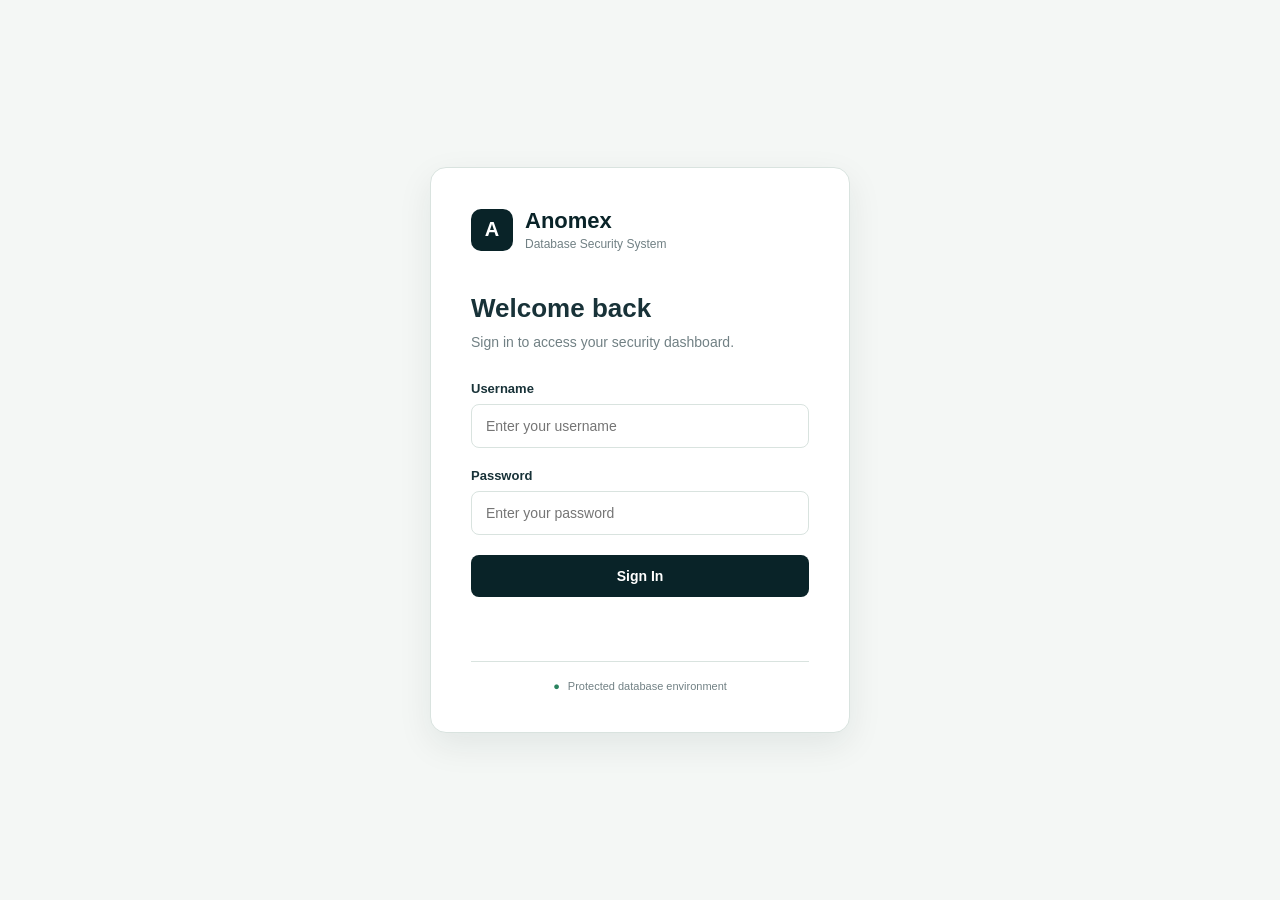
==== frontend/dashboard.html @ e244cc52 "E-to-E authentication with session management." ====
<!DOCTYPE html>
<html lang="en">

<head>

    <meta charset="UTF-8">
    <meta name="viewport" content="width=device-width, initial-scale=1.0">

    <title>Anomex | Dashboard</title>

    <link rel="stylesheet" href="css/style.css">

</head>

<body>

    <main class="dashboard">

        <header class="dashboard-header">

            <div>
                <h1>Anomex</h1>
                <p>Database Security Dashboard</p>
            </div>

            <button id="logoutButton" class="logout-button">
                Logout
            </button>

        </header>

        <section class="welcome">

            <p class="eyebrow">SECURITY CONSOLE</p>

            <h2 id="welcomeText">
                Loading...
            </h2>

            <p id="userDetails">
                Checking authentication...
            </p>

        </section>

    </main>

    <script src="js/dashboard.js"></script>

</body>

</html>
---- frontend/css/style.css ----
:root {
    --dark: #092328;
    --teal-dark: #12544F;
    --green: #2A835F;
    --green-light: #8BBB92;
    --background: #F4F7F5;
    --white: #FFFFFF;
    --text: #183238;
    --muted: #718084;
    --border: #D9E3DF;
    --error: #B94A48;
}

* {
    margin: 0;
    padding: 0;
    box-sizing: border-box;
}

body {
    min-height: 100vh;
    font-family: Arial, Helvetica, sans-serif;
    background: var(--background);
    color: var(--text);
}

.login-page {
    min-height: 100vh;

    display: flex;
    justify-content: center;
    align-items: center;

    padding: 24px;
}

.login-card {
    width: 100%;
    max-width: 420px;

    background: var(--white);

    border: 1px solid var(--border);
    border-radius: 16px;

    padding: 40px;

    box-shadow: 0 12px 35px rgba(9, 35, 40, 0.08);
}

.brand {
    display: flex;
    align-items: center;
    gap: 12px;

    margin-bottom: 42px;
}

.brand-mark {
    width: 42px;
    height: 42px;

    display: flex;
    align-items: center;
    justify-content: center;

    background: var(--dark);
    color: var(--white);

    border-radius: 10px;

    font-size: 20px;
    font-weight: 700;
}

.brand h1 {
    font-size: 22px;
    color: var(--dark);
}

.brand p {
    margin-top: 3px;

    font-size: 12px;
    color: var(--muted);
}

.login-heading {
    margin-bottom: 28px;
}

.login-heading h2 {
    font-size: 26px;
    margin-bottom: 8px;
}

.login-heading p {
    font-size: 14px;
    color: var(--muted);
    line-height: 1.5;
}

.form-group {
    margin-bottom: 20px;
}

.form-group label {
    display: block;

    margin-bottom: 8px;

    font-size: 13px;
    font-weight: 600;
}

.form-group input {
    width: 100%;

    padding: 13px 14px;

    border: 1px solid var(--border);
    border-radius: 8px;

    font-size: 14px;
    color: var(--text);

    outline: none;

    transition: border-color 0.2s, box-shadow 0.2s;
}

.form-group input:focus {
    border-color: var(--green);

    box-shadow: 0 0 0 3px rgba(42, 131, 95, 0.12);
}

button {
    width: 100%;

    padding: 13px;

    border: none;
    border-radius: 8px;

    background: var(--dark);
    color: var(--white);

    font-size: 14px;
    font-weight: 600;

    cursor: pointer;

    transition: background 0.2s;
}

button:hover {
    background: var(--teal-dark);
}

button:disabled {
    opacity: 0.65;
    cursor: not-allowed;
}

.login-message {
    min-height: 20px;

    margin-top: 14px;

    text-align: center;

    font-size: 13px;
}

.login-message.error {
    color: var(--error);
}

.login-message.success {
    color: var(--green);
}

.security-note {
    margin-top: 30px;
    padding-top: 18px;

    border-top: 1px solid var(--border);

    text-align: center;

    font-size: 11px;
    color: var(--muted);
}

.security-note span {
    color: var(--green);
    margin-right: 5px;
}

@media (max-width: 480px) {

    .login-page {
        padding: 16px;
    }

    .login-card {
        padding: 28px 22px;
    }
}

.dashboard {
    max-width: 1100px;
    margin: 0 auto;
    padding: 32px;
}

.dashboard-header {
    display: flex;
    justify-content: space-between;
    align-items: center;

    padding-bottom: 24px;
    border-bottom: 1px solid var(--border);
}

.dashboard-header h1 {
    color: var(--dark);
    font-size: 24px;
}

.dashboard-header p {
    color: var(--muted);
    font-size: 13px;
    margin-top: 4px;
}

.logout-button {
    width: auto;
    padding: 10px 18px;
}

.welcome {
    margin-top: 60px;
}

.eyebrow {
    color: var(--green);
    font-size: 11px;
    font-weight: 700;
    letter-spacing: 1.5px;
    margin-bottom: 10px;
}

.welcome h2 {
    font-size: 32px;
    color: var(--dark);
}

.welcome p:last-child {
    margin-top: 10px;
    color: var(--muted);
}
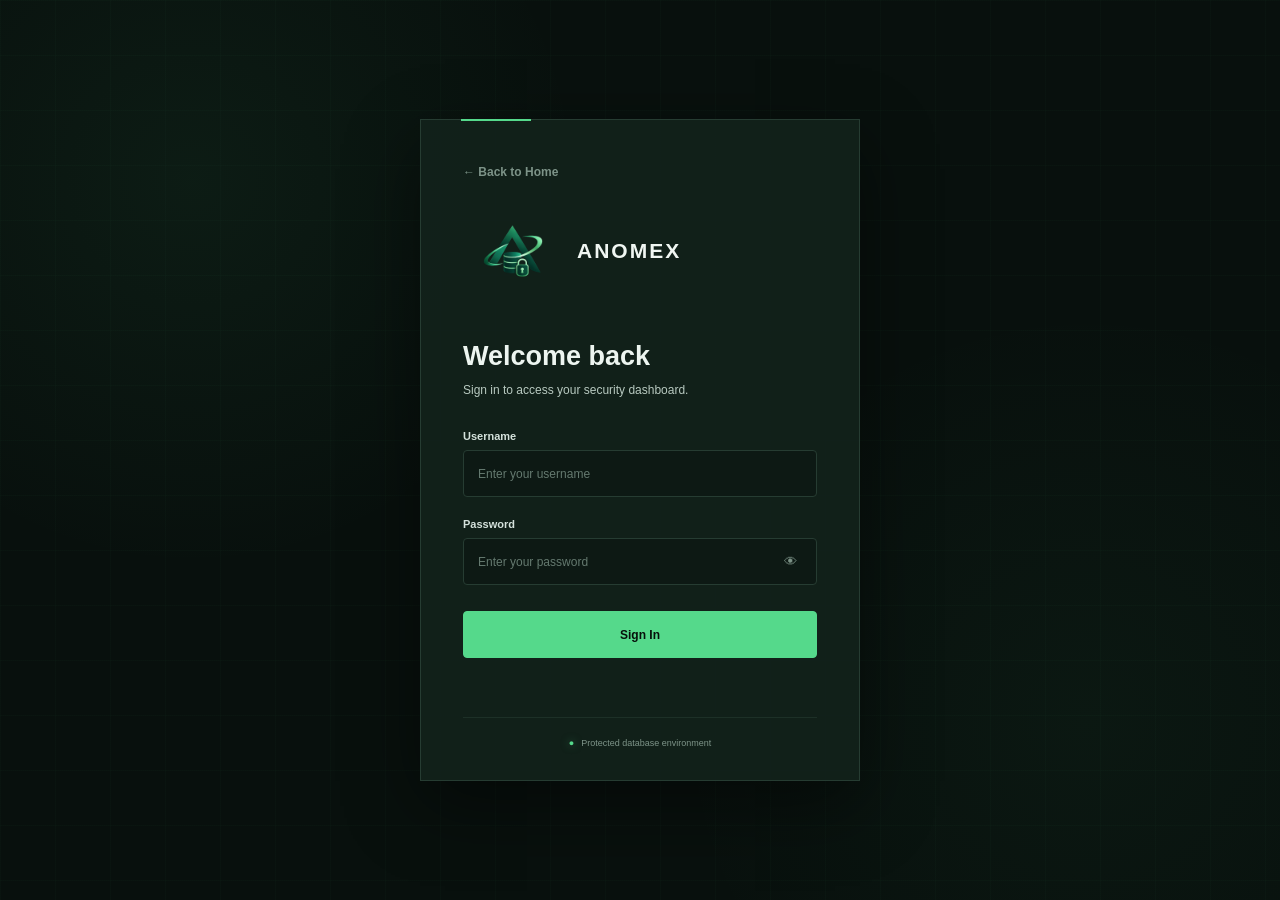
==== commit ecbc9621: "fix: align backend with actual database schema and frontend refinements." ====
--- a/frontend/dashboard.html
+++ b/frontend/dashboard.html
@@ -14,36 +14,1254 @@
 
 <body>
 
-    <main class="dashboard">
-
-        <header class="dashboard-header">
-
-            <div>
-                <h1>Anomex</h1>
-                <p>Database Security Dashboard</p>
+    <div class="app-shell">
+
+        <!-- =========================
+             SIDEBAR
+        ========================== -->
+
+        <aside class="sidebar" id="sidebar">
+
+            <div class="sidebar-brand">
+
+                <div class="sidebar-logo">
+                    <img
+                        src="../images/Anomex_logo2.png"
+                        alt="Anomex Logo"
+                    >
+                </div>
+
+                <div>
+                    <h1>ANOMEX</h1>
+                    <span>Security Console</span>
+                </div>
+
             </div>
 
-            <button id="logoutButton" class="logout-button">
-                Logout
-            </button>
-
-        </header>
-
-        <section class="welcome">
-
-            <p class="eyebrow">SECURITY CONSOLE</p>
-
-            <h2 id="welcomeText">
-                Loading...
-            </h2>
-
-            <p id="userDetails">
-                Checking authentication...
-            </p>
-
-        </section>
-
-    </main>
+
+            <nav class="sidebar-nav">
+
+                <p class="nav-label">MAIN</p>
+
+                <button
+                    class="nav-item active"
+                    data-section="overview"
+                    type="button"
+                >
+                    <span class="nav-icon">▦</span>
+                    <span>Overview</span>
+                </button>
+
+
+                <button
+                    class="nav-item"
+                    data-section="queries"
+                    type="button"
+                >
+                    <span class="nav-icon">⌕</span>
+                    <span>Query Monitoring</span>
+                </button>
+
+
+                <button
+                    class="nav-item"
+                    data-section="anomalies"
+                    type="button"
+                >
+                    <span class="nav-icon">△</span>
+                    <span>Anomaly Detection</span>
+                </button>
+
+
+                <button
+                    class="nav-item"
+                    data-section="alerts"
+                    type="button"
+                >
+                    <span class="nav-icon">!</span>
+                    <span>Security Alerts</span>
+                </button>
+
+
+                <p class="nav-label">ACCESS CONTROL</p>
+
+
+                <button
+                    class="nav-item"
+                    data-section="users"
+                    type="button"
+                >
+                    <span class="nav-icon">♙</span>
+                    <span>Users</span>
+                </button>
+
+
+                <button
+                    class="nav-item"
+                    data-section="roles"
+                    type="button"
+                >
+                    <span class="nav-icon">◈</span>
+                    <span>Roles</span>
+                </button>
+
+
+                <button
+                    class="nav-item"
+                    data-section="audit"
+                    type="button"
+                >
+                    <span class="nav-icon">▤</span>
+                    <span>Audit Logs</span>
+                </button>
+
+
+                <p class="nav-label">SYSTEM</p>
+
+
+                <button
+                    class="nav-item"
+                    data-section="settings"
+                    type="button"
+                >
+                    <span class="nav-icon">⚙</span>
+                    <span>Settings</span>
+                </button>
+
+            </nav>
+
+
+            <div class="sidebar-footer">
+
+                <div class="sidebar-user">
+
+                    <div
+                        class="user-avatar"
+                        id="sidebarAvatar"
+                    >
+                        A
+                    </div>
+
+                    <div class="sidebar-user-info">
+
+                        <strong id="sidebarUsername">
+                            Loading...
+                        </strong>
+
+                        <span id="sidebarRole">
+                            Loading...
+                        </span>
+
+                    </div>
+
+                </div>
+
+
+                <button
+                    id="logoutButton"
+                    class="sidebar-logout"
+                    type="button"
+                >
+                    Logout
+                </button>
+
+            </div>
+
+        </aside>
+
+
+        <!-- =========================
+             MAIN CONTENT
+        ========================== -->
+
+        <main class="main-content">
+
+            <header class="topbar">
+
+                <div class="topbar-left">
+
+                    <button
+                        class="mobile-menu-button"
+                        id="mobileMenuButton"
+                        type="button"
+                    >
+                        ☰
+                    </button>
+
+                    <div class="topbar-heading">
+
+                        <span class="topbar-eyebrow">
+                            SECURITY CONSOLE
+                        </span>
+
+                        <h2 id="pageTitle">
+                            Overview
+                        </h2>
+
+                    </div>
+
+                </div>
+
+
+                <div class="topbar-actions">
+
+                    <button
+                        class="icon-button"
+                        id="refreshButton"
+                        type="button"
+                        title="Refresh dashboard"
+                    >
+                        ↻
+                    </button>
+
+
+                    <button
+                        class="icon-button notification-button"
+                        id="notificationButton"
+                        type="button"
+                        title="Security alerts"
+                    >
+                        ◇
+                        <span
+                            id="notificationCount"
+                            class="notification-count"
+                        >
+                            0
+                        </span>
+                    </button>
+
+
+                    <!-- Clickable user area -->
+
+                    <button
+                        class="user-profile-button"
+                        id="userProfileButton"
+                        type="button"
+                        aria-label="Open user profile"
+                    >
+
+                        <div
+                            class="user-avatar"
+                            id="topbarAvatar"
+                        >
+                            A
+                        </div>
+
+                        <div class="topbar-user-text">
+
+                            <strong id="topbarUsername">
+                                Loading...
+                            </strong>
+
+                            <span id="topbarDepartment">
+                                Loading...
+                            </span>
+
+                        </div>
+
+                    </button>
+
+                </div>
+
+            </header>
+
+
+            <!-- =========================
+                 USER PROFILE CARD
+            ========================== -->
+
+            <div
+                class="profile-card"
+                id="profileCard"
+            >
+
+                <div class="profile-card-header">
+
+                    <div
+                        class="profile-large-avatar"
+                        id="profileAvatar"
+                    >
+                        A
+                    </div>
+
+                    <div>
+
+                        <strong id="profileUsername">
+                            Loading...
+                        </strong>
+
+                        <span id="profileRole">
+                            Loading...
+                        </span>
+
+                    </div>
+
+                </div>
+
+
+                <div class="profile-card-body">
+
+                    <div class="profile-detail">
+
+                        <span>
+                            Department
+                        </span>
+
+                        <strong id="profileDepartment">
+                            —
+                        </strong>
+
+                    </div>
+
+
+                    <div class="profile-detail">
+
+                        <span>
+                            User ID
+                        </span>
+
+                        <strong id="profileUserId">
+                            —
+                        </strong>
+
+                    </div>
+
+
+                    <div class="profile-detail">
+
+                        <span>
+                            Role
+                        </span>
+
+                        <strong id="profileRoleDetail">
+                            —
+                        </strong>
+
+                    </div>
+
+
+                    <div class="profile-detail">
+
+                        <span>
+                            Session
+                        </span>
+
+                        <strong class="profile-session-status">
+                            Active
+                        </strong>
+
+                    </div>
+
+                </div>
+
+
+                <button
+                    class="profile-logout-button"
+                    id="profileLogoutButton"
+                    type="button"
+                >
+                    Logout
+                </button>
+
+            </div>
+
+
+            <!-- =========================
+                 PAGE CONTENT
+            ========================== -->
+
+            <div class="content-area">
+
+
+                <!-- OVERVIEW -->
+
+                <section
+                    class="dashboard-section active"
+                    id="section-overview"
+                >
+
+                    <div class="section-intro">
+
+                        <div>
+
+                            <h3>
+                                Security Overview
+                            </h3>
+
+                            <p>
+                                Monitor database activity,
+                                access behavior and detected anomalies.
+                            </p>
+
+                        </div>
+
+                        <div class="status-indicator">
+
+                            <span></span>
+
+                            System Active
+
+                        </div>
+
+                    </div>
+
+
+                    <!-- KPI CARDS -->
+
+                    <div class="kpi-grid">
+
+                        <article class="kpi-card">
+
+                            <div class="kpi-header">
+                                <span>Total Queries</span>
+                                <span class="kpi-icon">⌕</span>
+                            </div>
+
+                            <strong id="totalQueries">
+                                —
+                            </strong>
+
+                            <small>
+                                Recorded query activity
+                            </small>
+
+                        </article>
+
+
+                        <article class="kpi-card">
+
+                            <div class="kpi-header">
+                                <span>Anomalies</span>
+                                <span class="kpi-icon warning">△</span>
+                            </div>
+
+                            <strong id="totalAnomalies">
+                                —
+                            </strong>
+
+                            <small>
+                                Detected by ML analysis
+                            </small>
+
+                        </article>
+
+
+                        <article class="kpi-card">
+
+                            <div class="kpi-header">
+                                <span>Security Alerts</span>
+                                <span class="kpi-icon alert">!</span>
+                            </div>
+
+                            <strong id="totalAlerts">
+                                —
+                            </strong>
+
+                            <small>
+                                Unacknowledged alerts
+                            </small>
+
+                        </article>
+
+
+                        <article class="kpi-card">
+
+                            <div class="kpi-header">
+                                <span>Users</span>
+                                <span class="kpi-icon">♙</span>
+                            </div>
+
+                            <strong id="totalUsers">
+                                —
+                            </strong>
+
+                            <small>
+                                Registered database users
+                            </small>
+
+                        </article>
+
+                    </div>
+
+
+                    <!-- QUERY ACTIVITY + CONTROLS -->
+
+                    <div class="dashboard-grid">
+
+                        <article class="panel large-panel">
+
+                            <div class="panel-header">
+
+                                <div>
+
+                                    <h3>
+                                        Query Activity
+                                    </h3>
+
+                                    <p>
+                                        Recent database query activity
+                                    </p>
+
+                                </div>
+
+                                <button
+                                    class="panel-action"
+                                    data-section-target="queries"
+                                    type="button"
+                                >
+                                    View all
+                                </button>
+
+                            </div>
+
+
+                            <div class="activity-summary">
+
+                                <div class="activity-stat">
+
+                                    <span class="activity-dot success"></span>
+
+                                    <div>
+
+                                        <strong id="successfulQueries">
+                                            —
+                                        </strong>
+
+                                        <small>
+                                            Successful
+                                        </small>
+
+                                    </div>
+
+                                </div>
+
+
+                                <div class="activity-stat">
+
+                                    <span class="activity-dot failure"></span>
+
+                                    <div>
+
+                                        <strong id="failedQueries">
+                                            —
+                                        </strong>
+
+                                        <small>
+                                            Failed
+                                        </small>
+
+                                    </div>
+
+                                </div>
+
+
+                                <div class="activity-stat">
+
+                                    <span class="activity-dot blocked"></span>
+
+                                    <div>
+
+                                        <strong id="blockedQueries">
+                                            —
+                                        </strong>
+
+                                        <small>
+                                            Blocked
+                                        </small>
+
+                                    </div>
+
+                                </div>
+
+                            </div>
+
+
+                            <div class="table-wrapper">
+
+                                <table>
+
+                                    <thead>
+
+                                        <tr>
+                                            <th>Query</th>
+                                            <th>Resource</th>
+                                            <th>Status</th>
+                                            <th>Time</th>
+                                        </tr>
+
+                                    </thead>
+
+
+                                    <tbody id="overviewQueryTable">
+
+                                        <tr>
+
+                                            <td
+                                                colspan="4"
+                                                class="table-empty"
+                                            >
+                                                Loading query activity...
+                                            </td>
+
+                                        </tr>
+
+                                    </tbody>
+
+                                </table>
+
+                            </div>
+
+                        </article>
+
+
+                        <article class="panel security-panel">
+
+                            <div class="panel-header">
+
+                                <div>
+
+                                    <h3>
+                                        Security Controls
+                                    </h3>
+
+                                    <p>
+                                        Current system state
+                                    </p>
+
+                                </div>
+
+                            </div>
+
+
+                            <div class="control-list">
+
+                                <div class="control-item">
+
+                                    <div>
+
+                                        <strong>
+                                            Authentication
+                                        </strong>
+
+                                        <span>
+                                            Session authentication active
+                                        </span>
+
+                                    </div>
+
+                                    <span class="control-status">
+                                        Active
+                                    </span>
+
+                                </div>
+
+
+                                <div class="control-item">
+
+                                    <div>
+
+                                        <strong>
+                                            Anomaly Detection
+                                        </strong>
+
+                                        <span>
+                                            Isolation Forest analysis
+                                        </span>
+
+                                    </div>
+
+                                    <span class="control-status">
+                                        Active
+                                    </span>
+
+                                </div>
+
+
+                                <div class="control-item">
+
+                                    <div>
+
+                                        <strong>
+                                            Query Monitoring
+                                        </strong>
+
+                                        <span>
+                                            Database activity logging
+                                        </span>
+
+                                    </div>
+
+                                    <span class="control-status">
+                                        Active
+                                    </span>
+
+                                </div>
+
+                            </div>
+
+                        </article>
+
+                    </div>
+
+
+                    <!-- RECENT DATA -->
+
+                    <div class="dashboard-grid">
+
+                        <article class="panel">
+
+                            <div class="panel-header">
+
+                                <div>
+
+                                    <h3>
+                                        Recent Anomalies
+                                    </h3>
+
+                                    <p>
+                                        Latest detected behavioral anomalies
+                                    </p>
+
+                                </div>
+
+                                <button
+                                    class="panel-action"
+                                    data-section-target="anomalies"
+                                    type="button"
+                                >
+                                    View all
+                                </button>
+
+                            </div>
+
+
+                            <div
+                                id="recentAnomalies"
+                                class="anomaly-list"
+                            >
+
+                                <div class="loading-state">
+                                    Loading anomalies...
+                                </div>
+
+                            </div>
+
+                        </article>
+
+
+                        <article class="panel">
+
+                            <div class="panel-header">
+
+                                <div>
+
+                                    <h3>
+                                        Recent Query Activity
+                                    </h3>
+
+                                    <p>
+                                        Latest recorded queries
+                                    </p>
+
+                                </div>
+
+                                <button
+                                    class="panel-action"
+                                    data-section-target="queries"
+                                    type="button"
+                                >
+                                    View all
+                                </button>
+
+                            </div>
+
+
+                            <div
+                                id="recentQueries"
+                                class="recent-query-list"
+                            >
+
+                                <div class="loading-state">
+                                    Loading queries...
+                                </div>
+
+                            </div>
+
+                        </article>
+
+                    </div>
+
+                </section>
+
+
+                <!-- QUERY MONITORING -->
+
+                <section
+                    class="dashboard-section"
+                    id="section-queries"
+                >
+
+                    <div class="section-intro">
+
+                        <div>
+
+                            <h3>
+                                Query Monitoring
+                            </h3>
+
+                            <p>
+                                Review recorded database query activity.
+                            </p>
+
+                        </div>
+
+                    </div>
+
+
+                    <article class="panel">
+
+                        <div class="table-wrapper">
+
+                            <table>
+
+                                <thead>
+
+                                    <tr>
+                                        <th>ID</th>
+                                        <th>User</th>
+                                        <th>Query</th>
+                                        <th>Resource</th>
+                                        <th>Execution</th>
+                                        <th>Status</th>
+                                        <th>Timestamp</th>
+                                    </tr>
+
+                                </thead>
+
+
+                                <tbody id="queryTable">
+
+                                    <tr>
+
+                                        <td
+                                            colspan="7"
+                                            class="table-empty"
+                                        >
+                                            Loading query logs...
+                                        </td>
+
+                                    </tr>
+
+                                </tbody>
+
+                            </table>
+
+                        </div>
+
+                    </article>
+
+                </section>
+
+
+                <!-- ANOMALY DETECTION -->
+
+                <section
+                    class="dashboard-section"
+                    id="section-anomalies"
+                >
+
+                    <div class="section-intro">
+
+                        <div>
+
+                            <h3>
+                                Anomaly Detection
+                            </h3>
+
+                            <p>
+                                Machine-learning detections generated
+                                from query behavior.
+                            </p>
+
+                        </div>
+
+                    </div>
+
+
+                    <article class="panel">
+
+                        <div class="table-wrapper">
+
+                            <table>
+
+                                <thead>
+
+                                    <tr>
+                                        <th>Alert</th>
+                                        <th>Log ID</th>
+                                        <th>Type</th>
+                                        <th>Severity</th>
+                                        <th>Score</th>
+                                        <th>Description</th>
+                                        <th>Detected</th>
+                                    </tr>
+
+                                </thead>
+
+
+                                <tbody id="anomalyTable">
+
+                                    <tr>
+
+                                        <td
+                                            colspan="7"
+                                            class="table-empty"
+                                        >
+                                            Loading anomaly alerts...
+                                        </td>
+
+                                    </tr>
+
+                                </tbody>
+
+                            </table>
+
+                        </div>
+
+                    </article>
+
+                </section>
+
+
+                <!-- SECURITY ALERTS -->
+
+                <section
+                    class="dashboard-section"
+                    id="section-alerts"
+                >
+
+                    <div class="section-intro">
+
+                        <div>
+
+                            <h3>
+                                Security Alerts
+                            </h3>
+
+                            <p>
+                                Review detected security events
+                                and their severity.
+                            </p>
+
+                        </div>
+
+                    </div>
+
+
+                    <article class="panel">
+
+                        <div
+                            id="alertList"
+                            class="alert-list"
+                        >
+
+                            <div class="loading-state">
+                                Loading security alerts...
+                            </div>
+
+                        </div>
+
+                    </article>
+
+                </section>
+
+
+                <!-- USERS -->
+
+                <section
+                    class="dashboard-section"
+                    id="section-users"
+                >
+
+                    <div class="section-intro">
+
+                        <div>
+
+                            <h3>
+                                Users
+                            </h3>
+
+                            <p>
+                                Registered users and access information.
+                            </p>
+
+                        </div>
+
+                    </div>
+
+
+                    <article class="panel">
+
+                        <div class="table-wrapper">
+
+                            <table>
+
+                                <thead>
+
+                                    <tr>
+                                        <th>ID</th>
+                                        <th>Username</th>
+                                        <th>Department</th>
+                                        <th>Status</th>
+                                        <th>Role</th>
+                                    </tr>
+
+                                </thead>
+
+
+                                <tbody id="userTable">
+
+                                    <tr>
+
+                                        <td
+                                            colspan="5"
+                                            class="table-empty"
+                                        >
+                                            Loading users...
+                                        </td>
+
+                                    </tr>
+
+                                </tbody>
+
+                            </table>
+
+                        </div>
+
+                    </article>
+
+                </section>
+
+
+                <!-- ROLES -->
+
+                <section
+                    class="dashboard-section"
+                    id="section-roles"
+                >
+
+                    <div class="section-intro">
+
+                        <div>
+
+                            <h3>
+                                Roles
+                            </h3>
+
+                            <p>
+                                Database roles and their permission levels.
+                            </p>
+
+                        </div>
+
+                    </div>
+
+
+                    <article class="panel">
+
+                        <div class="table-wrapper">
+
+                            <table>
+
+                                <thead>
+
+                                    <tr>
+                                        <th>ID</th>
+                                        <th>Role</th>
+                                        <th>Permission Level</th>
+                                    </tr>
+
+                                </thead>
+
+
+                                <tbody id="roleTable">
+
+                                    <tr>
+
+                                        <td
+                                            colspan="3"
+                                            class="table-empty"
+                                        >
+                                            Loading roles...
+                                        </td>
+
+                                    </tr>
+
+                                </tbody>
+
+                            </table>
+
+                        </div>
+
+                    </article>
+
+                </section>
+
+
+                <!-- AUDIT LOGS -->
+
+                <section
+                    class="dashboard-section"
+                    id="section-audit"
+                >
+
+                    <div class="section-intro">
+
+                        <div>
+
+                            <h3>
+                                Audit Logs
+                            </h3>
+
+                            <p>
+                                Audit-log storage is not currently
+                                present in the database schema.
+                            </p>
+
+                        </div>
+
+                    </div>
+
+
+                    <article class="panel empty-panel">
+
+                        <div class="empty-icon">
+                            ▤
+                        </div>
+
+                        <h3>
+                            Audit Logs Not Available
+                        </h3>
+
+                        <p>
+                            The current Anomex database does not contain
+                            an <code>audit_log</code> table.
+                            Query activity is recorded in
+                            <code>query_logs</code>, while detected
+                            security events are stored in
+                            <code>anomaly_alerts</code>.
+                        </p>
+
+                    </article>
+
+                </section>
+
+
+                <!-- SETTINGS -->
+
+                <section
+                    class="dashboard-section"
+                    id="section-settings"
+                >
+
+                    <div class="section-intro">
+
+                        <div>
+
+                            <h3>
+                                Settings
+                            </h3>
+
+                            <p>
+                                Application configuration and system information.
+                            </p>
+
+                        </div>
+
+                    </div>
+
+
+                    <article class="panel settings-panel">
+
+                        <div class="setting-row">
+
+                            <div>
+
+                                <strong>
+                                    Application
+                                </strong>
+
+                                <span>
+                                    Anomex Intelligent Database
+                                    Security System
+                                </span>
+
+                            </div>
+
+                            <span class="setting-value">
+                                Active
+                            </span>
+
+                        </div>
+
+
+                        <div class="setting-row">
+
+                            <div>
+
+                                <strong>
+                                    Detection Engine
+                                </strong>
+
+                                <span>
+                                    Isolation Forest
+                                </span>
+
+                            </div>
+
+                            <span class="setting-value">
+                                ML
+                            </span>
+
+                        </div>
+
+
+                        <div class="setting-row">
+
+                            <div>
+
+                                <strong>
+                                    Database
+                                </strong>
+
+                                <span>
+                                    MySQL — access_control_db
+                                </span>
+
+                            </div>
+
+                            <span class="setting-value">
+                                Connected
+                            </span>
+
+                        </div>
+
+                    </article>
+
+                </section>
+
+            </div>
+
+        </main>
+
+    </div>
+
+
+    <div
+        class="mobile-overlay"
+        id="mobileOverlay"
+    ></div>
+
 
     <script src="js/dashboard.js"></script>
 
--- a/frontend/css/style.css
+++ b/frontend/css/style.css
@@ -3,13 +3,25 @@
     --teal-dark: #12544F;
     --green: #2A835F;
     --green-light: #8BBB92;
+
     --background: #F4F7F5;
     --white: #FFFFFF;
+
     --text: #183238;
     --muted: #718084;
+
     --border: #D9E3DF;
+
     --error: #B94A48;
-}
+
+    --success-bg: #E8F5EE;
+    --warning-bg: #F7F1DF;
+    --danger-bg: #F9E8E7;
+}
+
+/* =============================
+   Global
+============================= */
 
 * {
     margin: 0;
@@ -24,27 +36,34 @@
     color: var(--text);
 }
 
+button,
+input {
+    font: inherit;
+}
+
+button {
+    cursor: pointer;
+}
+
+/* =============================
+   LOGIN
+============================= */
+
 .login-page {
     min-height: 100vh;
-
     display: flex;
     justify-content: center;
     align-items: center;
-
     padding: 24px;
 }
 
 .login-card {
     width: 100%;
     max-width: 420px;
-
     background: var(--white);
-
     border: 1px solid var(--border);
     border-radius: 16px;
-
     padding: 40px;
-
     box-shadow: 0 12px 35px rgba(9, 35, 40, 0.08);
 }
 
@@ -52,25 +71,27 @@
     display: flex;
     align-items: center;
     gap: 12px;
-
     margin-bottom: 42px;
 }
 
 .brand-mark {
     width: 42px;
     height: 42px;
-
     display: flex;
     align-items: center;
     justify-content: center;
-
     background: var(--dark);
     color: var(--white);
-
     border-radius: 10px;
-
     font-size: 20px;
     font-weight: 700;
+    overflow: hidden;
+}
+
+.brand-mark img {
+    width: 100%;
+    height: 100%;
+    object-fit: contain;
 }
 
 .brand h1 {
@@ -80,7 +101,6 @@
 
 .brand p {
     margin-top: 3px;
-
     font-size: 12px;
     color: var(--muted);
 }
@@ -106,70 +126,92 @@
 
 .form-group label {
     display: block;
-
     margin-bottom: 8px;
-
     font-size: 13px;
     font-weight: 600;
 }
 
 .form-group input {
     width: 100%;
-
     padding: 13px 14px;
-
     border: 1px solid var(--border);
     border-radius: 8px;
-
     font-size: 14px;
     color: var(--text);
-
     outline: none;
-
     transition: border-color 0.2s, box-shadow 0.2s;
 }
 
 .form-group input:focus {
     border-color: var(--green);
-
     box-shadow: 0 0 0 3px rgba(42, 131, 95, 0.12);
 }
 
-button {
+.password-wrapper {
+    position: relative;
+}
+
+.password-wrapper input {
+    padding-right: 48px;
+}
+
+.password-toggle {
+    position: absolute;
+    right: 8px;
+    top: 50%;
+    transform: translateY(-50%);
+
+    width: 34px;
+    height: 34px;
+
+    padding: 0;
+
+    background: transparent;
+    color: var(--muted);
+
+    border: none;
+}
+
+.password-toggle:hover {
+    background: transparent;
+    color: var(--dark);
+}
+
+.password-toggle svg {
+    width: 19px;
+    height: 19px;
+    fill: none;
+    stroke: currentColor;
+    stroke-width: 1.8;
+    stroke-linecap: round;
+    stroke-linejoin: round;
+}
+
+#loginButton {
     width: 100%;
-
     padding: 13px;
-
     border: none;
     border-radius: 8px;
-
     background: var(--dark);
     color: var(--white);
-
     font-size: 14px;
     font-weight: 600;
-
-    cursor: pointer;
-
     transition: background 0.2s;
 }
 
-button:hover {
+#loginButton:hover {
     background: var(--teal-dark);
 }
 
-button:disabled {
+#loginButton:disabled {
     opacity: 0.65;
     cursor: not-allowed;
 }
 
 .login-message {
     min-height: 20px;
-
     margin-top: 14px;
-
     text-align: center;
-
     font-size: 13px;
 }
 
@@ -184,11 +226,8 @@
 .security-note {
     margin-top: 30px;
     padding-top: 18px;
-
     border-top: 1px solid var(--border);
-
     text-align: center;
-
     font-size: 11px;
     color: var(--muted);
 }
@@ -198,66 +237,1681 @@
     margin-right: 5px;
 }
 
-@media (max-width: 480px) {
-
-    .login-page {
-        padding: 16px;
-    }
-
-    .login-card {
-        padding: 28px 22px;
-    }
-}
-
-.dashboard {
-    max-width: 1100px;
-    margin: 0 auto;
-    padding: 32px;
-}
-
-.dashboard-header {
-    display: flex;
+/* =============================
+   DASHBOARD
+============================= */
+
+.app-shell {
+    min-height: 100vh;
+    display: flex;
+}
+
+
+/* =============================
+   SIDEBAR
+============================= */
+
+.sidebar {
+    position: fixed;
+    top: 0;
+    left: 0;
+    bottom: 0;
+
+    width: 250px;
+
+    display: flex;
+    flex-direction: column;
+
+    background: var(--dark);
+    color: var(--white);
+
+    z-index: 100;
+}
+
+
+.sidebar-brand {
+    display: flex;
+    align-items: center;
+    gap: 12px;
+
+    padding: 24px 20px;
+
+    border-bottom: 1px solid rgba(255, 255, 255, 0.08);
+}
+
+
+.sidebar-logo {
+    width: 40px;
+    height: 40px;
+
+    display: flex;
+    align-items: center;
+    justify-content: center;
+
+    background: var(--white);
+
+    border-radius: 9px;
+
+    overflow: hidden;
+}
+
+
+.sidebar-logo img {
+    width: 100%;
+    height: 100%;
+
+    object-fit: contain;
+}
+
+
+.sidebar-brand h1 {
+    font-size: 18px;
+    letter-spacing: 0.5px;
+}
+
+
+.sidebar-brand span {
+    display: block;
+
+    margin-top: 3px;
+
+    color: #A8BCBE;
+
+    font-size: 10px;
+}
+
+
+/* Navigation */
+
+.sidebar-nav {
+    flex: 1;
+
+    padding: 20px 12px;
+
+    overflow-y: auto;
+}
+
+
+.nav-label {
+    margin: 18px 10px 8px;
+
+    color: #759295;
+
+    font-size: 9px;
+    font-weight: 700;
+
+    letter-spacing: 1.4px;
+}
+
+
+.nav-label:first-child {
+    margin-top: 0;
+}
+
+
+.nav-item {
+    width: 100%;
+
+    display: flex;
+    align-items: center;
+
+    gap: 11px;
+
+    padding: 11px 12px;
+    margin-bottom: 3px;
+
+    border: none;
+    border-radius: 7px;
+
+    background: transparent;
+
+    color: #B9C8CA;
+
+    text-align: left;
+
+    font-size: 13px;
+
+    transition:
+        background 0.2s,
+        color 0.2s;
+}
+
+
+.nav-item:hover {
+    background: rgba(255, 255, 255, 0.06);
+    color: var(--white);
+}
+
+
+.nav-item.active {
+    background: var(--teal-dark);
+    color: var(--white);
+}
+
+
+.nav-icon {
+    width: 20px;
+
+    display: inline-flex;
+    justify-content: center;
+
+    font-size: 15px;
+}
+
+
+/* Sidebar footer */
+
+.sidebar-footer {
+    padding: 15px 14px;
+
+    border-top: 1px solid rgba(255, 255, 255, 0.08);
+}
+
+
+.sidebar-user {
+    display: flex;
+    align-items: center;
+
+    gap: 10px;
+
+    margin-bottom: 12px;
+}
+
+
+.user-avatar {
+    width: 34px;
+    height: 34px;
+
+    display: flex;
+    align-items: center;
+    justify-content: center;
+
+    flex-shrink: 0;
+
+    border-radius: 50%;
+
+    background: var(--green);
+
+    color: var(--white);
+
+    font-size: 13px;
+    font-weight: 700;
+}
+
+
+.sidebar-user-info {
+    min-width: 0;
+}
+
+
+.sidebar-user-info strong {
+    display: block;
+
+    overflow: hidden;
+
+    text-overflow: ellipsis;
+    white-space: nowrap;
+
+    font-size: 12px;
+}
+
+
+.sidebar-user-info span {
+    display: block;
+
+    margin-top: 3px;
+
+    color: #8EA5A8;
+
+    font-size: 10px;
+}
+
+
+.sidebar-logout {
+    width: 100%;
+
+    padding: 9px;
+
+    border: 1px solid rgba(255, 255, 255, 0.12);
+
+    border-radius: 7px;
+
+    background: transparent;
+
+    color: #B9C8CA;
+
+    font-size: 12px;
+}
+
+
+.sidebar-logout:hover {
+    background: rgba(255, 255, 255, 0.07);
+    color: var(--white);
+}
+
+
+/* =============================
+   MAIN
+============================= */
+
+.main-content {
+    width: calc(100% - 250px);
+
+    margin-left: 250px;
+
+    min-height: 100vh;
+}
+
+
+/* =============================
+   TOPBAR
+============================= */
+
+.topbar {
+    min-height: 82px;
+
+    display: flex;
+    align-items: center;
     justify-content: space-between;
-    align-items: center;
-
-    padding-bottom: 24px;
+
+    padding: 16px 30px;
+
+    background: var(--white);
+
     border-bottom: 1px solid var(--border);
 }
 
-.dashboard-header h1 {
+
+.topbar-left {
+    display: flex;
+    align-items: center;
+}
+
+
+.topbar-eyebrow {
+    display: block;
+
+    margin-bottom: 4px;
+
+    color: var(--green);
+
+    font-size: 9px;
+    font-weight: 700;
+
+    letter-spacing: 1.3px;
+}
+
+
+.topbar-heading h2 {
     color: var(--dark);
-    font-size: 24px;
-}
-
-.dashboard-header p {
-    color: var(--muted);
+
+    font-size: 20px;
+}
+
+
+.topbar-actions {
+    display: flex;
+    align-items: center;
+
+    gap: 9px;
+}
+
+
+/* Refresh + notification */
+
+.icon-button {
+    position: relative;
+
+    width: 36px;
+    height: 36px;
+
+    display: flex;
+    align-items: center;
+    justify-content: center;
+
+    border: 1px solid var(--border);
+
+    border-radius: 7px;
+
+    background: var(--white);
+
+    color: var(--text);
+
+    font-size: 16px;
+}
+
+
+.icon-button:hover {
+    background: var(--background);
+}
+
+
+.notification-count {
+    position: absolute;
+
+    top: -4px;
+    right: -4px;
+
+    min-width: 16px;
+    height: 16px;
+
+    display: flex;
+    align-items: center;
+    justify-content: center;
+
+    border-radius: 50%;
+
+    background: var(--error);
+
+    color: var(--white);
+
+    font-size: 9px;
+    font-weight: 700;
+}
+
+
+/* =============================
+   CLICKABLE USER AREA
+============================= */
+
+.user-profile-button {
+    display: flex;
+    align-items: center;
+
+    gap: 9px;
+
+    padding: 4px;
+
+    border: none;
+
+    border-radius: 8px;
+
+    background: transparent;
+
+    color: var(--text);
+
+    text-align: left;
+}
+
+
+.user-profile-button:hover {
+    background: var(--background);
+}
+
+
+.topbar-user-text {
+    min-width: 90px;
+}
+
+
+.topbar-user-text strong {
+    display: block;
+
+    font-size: 12px;
+}
+
+
+.topbar-user-text span {
+    display: block;
+
+    margin-top: 2px;
+
+    color: var(--muted);
+
+    font-size: 10px;
+}
+
+
+/* =============================
+   USER PROFILE CARD
+============================= */
+
+.profile-card {
+    position: fixed;
+
+    top: 72px;
+    right: 30px;
+
+    width: 285px;
+
+    background: var(--white);
+
+    border: 1px solid var(--border);
+
+    border-radius: 10px;
+
+    box-shadow:
+        0 12px 30px rgba(9, 35, 40, 0.14);
+
+    z-index: 200;
+
+    opacity: 0;
+    visibility: hidden;
+
+    transform: translateY(-6px);
+
+    transition:
+        opacity 0.15s ease,
+        transform 0.15s ease,
+        visibility 0.15s ease;
+}
+
+
+.profile-card.open {
+    opacity: 1;
+
+    visibility: visible;
+
+    transform: translateY(0);
+}
+
+
+.profile-card-header {
+    display: flex;
+    align-items: center;
+
+    gap: 12px;
+
+    padding: 17px;
+
+    border-bottom: 1px solid var(--border);
+}
+
+
+.profile-large-avatar {
+    width: 42px;
+    height: 42px;
+
+    display: flex;
+    align-items: center;
+    justify-content: center;
+
+    flex-shrink: 0;
+
+    border-radius: 50%;
+
+    background: var(--green);
+
+    color: var(--white);
+
+    font-size: 15px;
+    font-weight: 700;
+}
+
+
+.profile-card-header strong {
+    display: block;
+
+    color: var(--dark);
+
     font-size: 13px;
+}
+
+
+.profile-card-header span {
+    display: block;
+
     margin-top: 4px;
-}
-
-.logout-button {
+
+    color: var(--muted);
+
+    font-size: 10px;
+}
+
+
+.profile-card-body {
+    padding: 6px 17px;
+}
+
+
+.profile-detail {
+    display: flex;
+    align-items: center;
+    justify-content: space-between;
+
+    gap: 15px;
+
+    padding: 11px 0;
+
+    border-bottom: 1px solid #EEF2F0;
+}
+
+
+.profile-detail:last-child {
+    border-bottom: none;
+}
+
+
+.profile-detail span {
+    color: var(--muted);
+
+    font-size: 10px;
+}
+
+
+.profile-detail strong {
+    color: var(--text);
+
+    font-size: 10px;
+
+    text-align: right;
+}
+
+
+.profile-session-status {
+    color: var(--green) !important;
+}
+
+
+.profile-logout-button {
+    width: calc(100% - 34px);
+
+    margin: 11px 17px 15px;
+
+    padding: 9px;
+
+    border: 1px solid var(--border);
+
+    border-radius: 7px;
+
+    background: var(--white);
+
+    color: var(--error);
+
+    font-size: 11px;
+
+    font-weight: 600;
+}
+
+
+.profile-logout-button:hover {
+    background: #F9E8E7;
+}
+
+
+/* =============================
+   CONTENT
+============================= */
+
+.content-area {
+    padding: 28px 30px 40px;
+}
+
+
+.dashboard-section {
+    display: none;
+}
+
+
+.dashboard-section.active {
+    display: block;
+}
+
+
+.section-intro {
+    display: flex;
+    align-items: center;
+    justify-content: space-between;
+
+    margin-bottom: 22px;
+}
+
+
+.section-intro h3 {
+    color: var(--dark);
+
+    font-size: 19px;
+}
+
+
+.section-intro p {
+    margin-top: 5px;
+
+    color: var(--muted);
+
+    font-size: 12px;
+}
+
+
+.status-indicator {
+    display: flex;
+    align-items: center;
+
+    gap: 7px;
+
+    padding: 7px 10px;
+
+    border: 1px solid var(--border);
+
+    border-radius: 7px;
+
+    background: var(--white);
+
+    color: var(--muted);
+
+    font-size: 11px;
+}
+
+
+.status-indicator span {
+    width: 7px;
+    height: 7px;
+
+    border-radius: 50%;
+
+    background: var(--green);
+}
+
+
+/* =============================
+   KPI
+============================= */
+
+.kpi-grid {
+    display: grid;
+
+    grid-template-columns:
+        repeat(4, 1fr);
+
+    gap: 15px;
+
+    margin-bottom: 20px;
+}
+
+
+.kpi-card {
+    padding: 18px;
+
+    background: var(--white);
+
+    border: 1px solid var(--border);
+
+    border-radius: 10px;
+}
+
+
+.kpi-header {
+    display: flex;
+    align-items: center;
+    justify-content: space-between;
+
+    color: var(--muted);
+
+    font-size: 11px;
+}
+
+
+.kpi-icon {
+    width: 28px;
+    height: 28px;
+
+    display: flex;
+    align-items: center;
+    justify-content: center;
+
+    border-radius: 7px;
+
+    background: #EAF3EF;
+
+    color: var(--green);
+
+    font-size: 13px;
+}
+
+
+.kpi-icon.warning {
+    background: #F7F1DF;
+}
+
+
+.kpi-icon.alert {
+    background: #F9E8E7;
+
+    color: var(--error);
+}
+
+
+.kpi-card > strong {
+    display: block;
+
+    margin-top: 12px;
+
+    color: var(--dark);
+
+    font-size: 26px;
+}
+
+
+.kpi-card small {
+    display: block;
+
+    margin-top: 4px;
+
+    color: var(--muted);
+
+    font-size: 10px;
+}
+
+
+/* =============================
+   PANELS
+============================= */
+
+.dashboard-grid {
+    display: grid;
+
+    grid-template-columns:
+        minmax(0, 1.7fr)
+        minmax(280px, 1fr);
+
+    gap: 18px;
+
+    margin-bottom: 18px;
+}
+
+
+.panel {
+    min-width: 0;
+
+    background: var(--white);
+
+    border: 1px solid var(--border);
+
+    border-radius: 10px;
+
+    overflow: hidden;
+}
+
+
+.panel-header {
+    display: flex;
+    align-items: center;
+    justify-content: space-between;
+
+    padding: 17px 18px;
+
+    border-bottom: 1px solid var(--border);
+}
+
+
+.panel-header h3 {
+    color: var(--dark);
+
+    font-size: 14px;
+}
+
+
+.panel-header p {
+    margin-top: 4px;
+
+    color: var(--muted);
+
+    font-size: 10px;
+}
+
+
+.panel-action {
     width: auto;
-    padding: 10px 18px;
-}
-
-.welcome {
-    margin-top: 60px;
-}
-
-.eyebrow {
+
+    padding: 6px 9px;
+
+    border: none;
+
+    background: transparent;
+
     color: var(--green);
+
     font-size: 11px;
+    font-weight: 600;
+}
+
+
+.panel-action:hover {
+    color: var(--teal-dark);
+}
+
+
+/* =============================
+   ACTIVITY
+============================= */
+
+.activity-summary {
+    display: grid;
+
+    grid-template-columns:
+        repeat(3, 1fr);
+
+    padding: 15px 18px;
+
+    border-bottom: 1px solid var(--border);
+}
+
+
+.activity-stat {
+    display: flex;
+    align-items: center;
+
+    gap: 8px;
+}
+
+
+.activity-stat + .activity-stat {
+    padding-left: 15px;
+
+    border-left: 1px solid var(--border);
+}
+
+
+.activity-dot {
+    width: 7px;
+    height: 7px;
+
+    border-radius: 50%;
+
+    background: var(--green);
+}
+
+
+.activity-dot.failure {
+    background: var(--error);
+}
+
+
+.activity-dot.blocked {
+    background: #A88334;
+}
+
+
+.activity-stat strong {
+    display: block;
+
+    color: var(--dark);
+
+    font-size: 15px;
+}
+
+
+.activity-stat small {
+    display: block;
+
+    margin-top: 2px;
+
+    color: var(--muted);
+
+    font-size: 9px;
+}
+
+
+/* =============================
+   TABLE
+============================= */
+
+.table-wrapper {
+    width: 100%;
+
+    overflow-x: auto;
+}
+
+
+table {
+    width: 100%;
+
+    border-collapse: collapse;
+}
+
+
+th {
+    padding: 11px 15px;
+
+    background: #F8FAF9;
+
+    color: var(--muted);
+
+    font-size: 9px;
     font-weight: 700;
-    letter-spacing: 1.5px;
-    margin-bottom: 10px;
-}
-
-.welcome h2 {
-    font-size: 32px;
+
+    text-align: left;
+
+    text-transform: uppercase;
+
+    letter-spacing: 0.5px;
+
+    white-space: nowrap;
+}
+
+
+td {
+    padding: 12px 15px;
+
+    border-top: 1px solid #EEF2F0;
+
+    color: var(--text);
+
+    font-size: 11px;
+
+    vertical-align: middle;
+}
+
+
+tbody tr:hover {
+    background: #FAFCFB;
+}
+
+
+.query-cell {
+    max-width: 300px;
+}
+
+
+.table-empty {
+    padding: 30px;
+
+    color: var(--muted);
+
+    text-align: center;
+}
+
+
+/* =============================
+   BADGES
+============================= */
+
+.status-badge,
+.severity-badge,
+.permission-level {
+    display: inline-block;
+
+    padding: 4px 7px;
+
+    border-radius: 5px;
+
+    font-size: 9px;
+    font-weight: 700;
+
+    white-space: nowrap;
+}
+
+
+.status-badge.success {
+    background: #E8F5EE;
+
+    color: var(--green);
+}
+
+
+.status-badge.failure {
+    background: #F9E8E7;
+
+    color: var(--error);
+}
+
+
+.status-badge.blocked {
+    background: #F7F1DF;
+
+    color: #856B25;
+}
+
+
+.status-badge.unknown {
+    background: #EEF1F0;
+
+    color: var(--muted);
+}
+
+
+.severity-badge.low {
+    background: #E8F5EE;
+
+    color: var(--green);
+}
+
+
+.severity-badge.medium {
+    background: #F7F1DF;
+
+    color: #856B25;
+}
+
+
+.severity-badge.high,
+.severity-badge.critical {
+    background: #F9E8E7;
+
+    color: var(--error);
+}
+
+
+.permission-level {
+    background: #EAF3EF;
+
+    color: var(--teal-dark);
+}
+
+
+/* =============================
+   SECURITY CONTROLS
+============================= */
+
+.control-list {
+    padding: 5px 18px;
+}
+
+
+.control-item {
+    display: flex;
+    align-items: center;
+    justify-content: space-between;
+
+    padding: 15px 0;
+
+    border-bottom: 1px solid #EEF2F0;
+}
+
+
+.control-item:last-child {
+    border-bottom: none;
+}
+
+
+.control-item strong {
+    display: block;
+
+    color: var(--text);
+
+    font-size: 11px;
+}
+
+
+.control-item span:not(.control-status) {
+    display: block;
+
+    margin-top: 3px;
+
+    color: var(--muted);
+
+    font-size: 9px;
+}
+
+
+.control-status {
+    padding: 4px 7px;
+
+    border-radius: 5px;
+
+    background: #E8F5EE;
+
+    color: var(--green);
+
+    font-size: 9px;
+
+    font-weight: 700;
+}
+
+
+/* =============================
+   ANOMALIES
+============================= */
+
+.anomaly-list {
+    padding: 4px 18px;
+}
+
+
+.anomaly-item {
+    display: flex;
+    align-items: center;
+
+    gap: 10px;
+
+    padding: 13px 0;
+
+    border-bottom: 1px solid #EEF2F0;
+}
+
+
+.anomaly-item:last-child {
+    border-bottom: none;
+}
+
+
+.anomaly-indicator {
+    width: 6px;
+    height: 34px;
+
+    flex-shrink: 0;
+
+    border-radius: 4px;
+
+    background: var(--green);
+}
+
+
+.anomaly-indicator.medium {
+    background: #A88334;
+}
+
+
+.anomaly-indicator.high,
+.anomaly-indicator.critical {
+    background: var(--error);
+}
+
+
+.anomaly-content {
+    flex: 1;
+
+    min-width: 0;
+}
+
+
+.anomaly-content strong {
+    display: block;
+
+    color: var(--text);
+
+    font-size: 11px;
+}
+
+
+.anomaly-content span {
+    display: block;
+
+    margin-top: 3px;
+
+    color: var(--muted);
+
+    font-size: 9px;
+
+    overflow: hidden;
+
+    text-overflow: ellipsis;
+
+    white-space: nowrap;
+}
+
+
+.anomaly-content small {
+    display: block;
+
+    margin-top: 4px;
+
+    color: #99A4A6;
+
+    font-size: 8px;
+}
+
+
+/* =============================
+   RECENT QUERIES
+============================= */
+
+.recent-query-list {
+    padding: 4px 18px;
+}
+
+
+.recent-query-item {
+    display: flex;
+    align-items: center;
+    justify-content: space-between;
+
+    gap: 10px;
+
+    padding: 13px 0;
+
+    border-bottom: 1px solid #EEF2F0;
+}
+
+
+.recent-query-item:last-child {
+    border-bottom: none;
+}
+
+
+.recent-query-item > div:first-child {
+    min-width: 0;
+}
+
+
+.recent-query-item strong {
+    display: block;
+
+    color: var(--text);
+
+    font-size: 10px;
+
+    overflow: hidden;
+
+    text-overflow: ellipsis;
+
+    white-space: nowrap;
+}
+
+
+.recent-query-item span {
+    display: block;
+
+    margin-top: 3px;
+
+    color: var(--muted);
+
+    font-size: 9px;
+}
+
+
+.recent-query-meta {
+    flex-shrink: 0;
+
+    text-align: right;
+}
+
+
+.recent-query-meta small {
+    display: block;
+
+    margin-top: 4px;
+
+    color: #99A4A6;
+
+    font-size: 8px;
+}
+
+
+/* =============================
+   SECURITY ALERTS
+============================= */
+
+.alert-list {
+    padding: 5px 18px;
+}
+
+
+.alert-item {
+    display: flex;
+
+    gap: 12px;
+
+    padding: 16px 0;
+
+    border-bottom: 1px solid #EEF2F0;
+}
+
+
+.alert-item:last-child {
+    border-bottom: none;
+}
+
+
+.alert-icon {
+    width: 30px;
+    height: 30px;
+
+    display: flex;
+    align-items: center;
+    justify-content: center;
+
+    flex-shrink: 0;
+
+    border-radius: 7px;
+
+    background: #F9E8E7;
+
+    color: var(--error);
+
+    font-size: 13px;
+
+    font-weight: 700;
+}
+
+
+.alert-content {
+    flex: 1;
+}
+
+
+.alert-heading {
+    display: flex;
+    align-items: center;
+    justify-content: space-between;
+
+    gap: 10px;
+}
+
+
+.alert-heading strong {
+    font-size: 11px;
+}
+
+
+.alert-content p {
+    margin-top: 6px;
+
+    color: var(--muted);
+
+    font-size: 10px;
+
+    line-height: 1.5;
+}
+
+
+.alert-content small {
+    display: block;
+
+    margin-top: 5px;
+
+    color: #99A4A6;
+
+    font-size: 8px;
+}
+
+
+/* =============================
+   EMPTY / LOADING
+============================= */
+
+.loading-state,
+.empty-state {
+    padding: 28px 15px;
+
+    color: var(--muted);
+
+    text-align: center;
+
+    font-size: 11px;
+}
+
+
+.empty-panel {
+    padding: 60px 30px;
+
+    text-align: center;
+}
+
+
+.empty-icon {
+    width: 50px;
+    height: 50px;
+
+    display: flex;
+    align-items: center;
+    justify-content: center;
+
+    margin: 0 auto 15px;
+
+    border-radius: 10px;
+
+    background: #EAF3EF;
+
+    color: var(--green);
+
+    font-size: 20px;
+}
+
+
+.empty-panel h3 {
     color: var(--dark);
-}
-
-.welcome p:last-child {
-    margin-top: 10px;
-    color: var(--muted);
+
+    font-size: 15px;
+}
+
+
+.empty-panel p {
+    max-width: 600px;
+
+    margin: 10px auto 0;
+
+    color: var(--muted);
+
+    font-size: 11px;
+
+    line-height: 1.6;
+}
+
+
+.empty-panel code {
+    padding: 2px 4px;
+
+    border-radius: 3px;
+
+    background: #EEF2F0;
+
+    color: var(--text);
+
+    font-size: 10px;
+}
+
+
+/* =============================
+   SETTINGS
+============================= */
+
+.settings-panel {
+    padding: 5px 20px;
+}
+
+
+.setting-row {
+    display: flex;
+    align-items: center;
+    justify-content: space-between;
+
+    padding: 18px 0;
+
+    border-bottom: 1px solid #EEF2F0;
+}
+
+
+.setting-row:last-child {
+    border-bottom: none;
+}
+
+
+.setting-row strong {
+    display: block;
+
+    font-size: 12px;
+}
+
+
+.setting-row span:not(.setting-value) {
+    display: block;
+
+    margin-top: 4px;
+
+    color: var(--muted);
+
+    font-size: 10px;
+}
+
+
+.setting-value {
+    padding: 5px 8px;
+
+    border-radius: 5px;
+
+    background: #E8F5EE;
+
+    color: var(--green);
+
+    font-size: 9px;
+
+    font-weight: 700;
+}
+
+
+/* =============================
+   MOBILE
+============================= */
+
+.mobile-menu-button {
+    display: none;
+
+    width: 35px;
+    height: 35px;
+
+    margin-right: 12px;
+
+    border: 1px solid var(--border);
+
+    border-radius: 7px;
+
+    background: var(--white);
+
+    color: var(--text);
+}
+
+
+.mobile-overlay {
+    display: none;
+}
+
+
+@media (max-width: 1100px) {
+
+    .kpi-grid {
+        grid-template-columns:
+            repeat(2, 1fr);
+    }
+
+
+    .dashboard-grid {
+        grid-template-columns:
+            1fr;
+    }
+
+}
+
+
+@media (max-width: 800px) {
+
+    .sidebar {
+        transform: translateX(-100%);
+
+        transition:
+            transform 0.25s ease;
+    }
+
+
+    .sidebar.open {
+        transform: translateX(0);
+    }
+
+
+    .main-content {
+        width: 100%;
+
+        margin-left: 0;
+    }
+
+
+    .mobile-menu-button {
+        display: block;
+    }
+
+
+    .topbar {
+        padding: 14px 18px;
+    }
+
+
+    .content-area {
+        padding: 22px 18px 30px;
+    }
+
+
+    .mobile-overlay.active {
+        display: block;
+
+        position: fixed;
+
+        inset: 0;
+
+        background:
+            rgba(9, 35, 40, 0.35);
+
+        z-index: 90;
+    }
+
+
+    .topbar-user-text {
+        display: none;
+    }
+
+
+    .profile-card {
+        right: 18px;
+    }
+
+}
+
+
+@media (max-width: 600px) {
+
+    .kpi-grid {
+        grid-template-columns: 1fr;
+    }
+
+
+    .activity-summary {
+        grid-template-columns: 1fr;
+
+        gap: 12px;
+    }
+
+
+    .activity-stat + .activity-stat {
+        padding-left: 0;
+
+        border-left: none;
+    }
+
+
+    .section-intro {
+        align-items: flex-start;
+
+        gap: 12px;
+
+        flex-direction: column;
+    }
+
+
+    .status-indicator {
+        align-self: flex-start;
+    }
+
+
+    .topbar-heading h2 {
+        font-size: 17px;
+    }
+
+
+    .topbar-actions {
+        gap: 5px;
+    }
+
+
+    .profile-card {
+        top: 65px;
+        right: 12px;
+
+        width: 275px;
+    }
+
+
+    .content-area {
+        padding: 18px 12px 25px;
+    }
+
+
+    .panel-header {
+        padding: 14px;
+    }
+
+
+    td,
+    th {
+        padding: 10px;
+    }
+
 }
